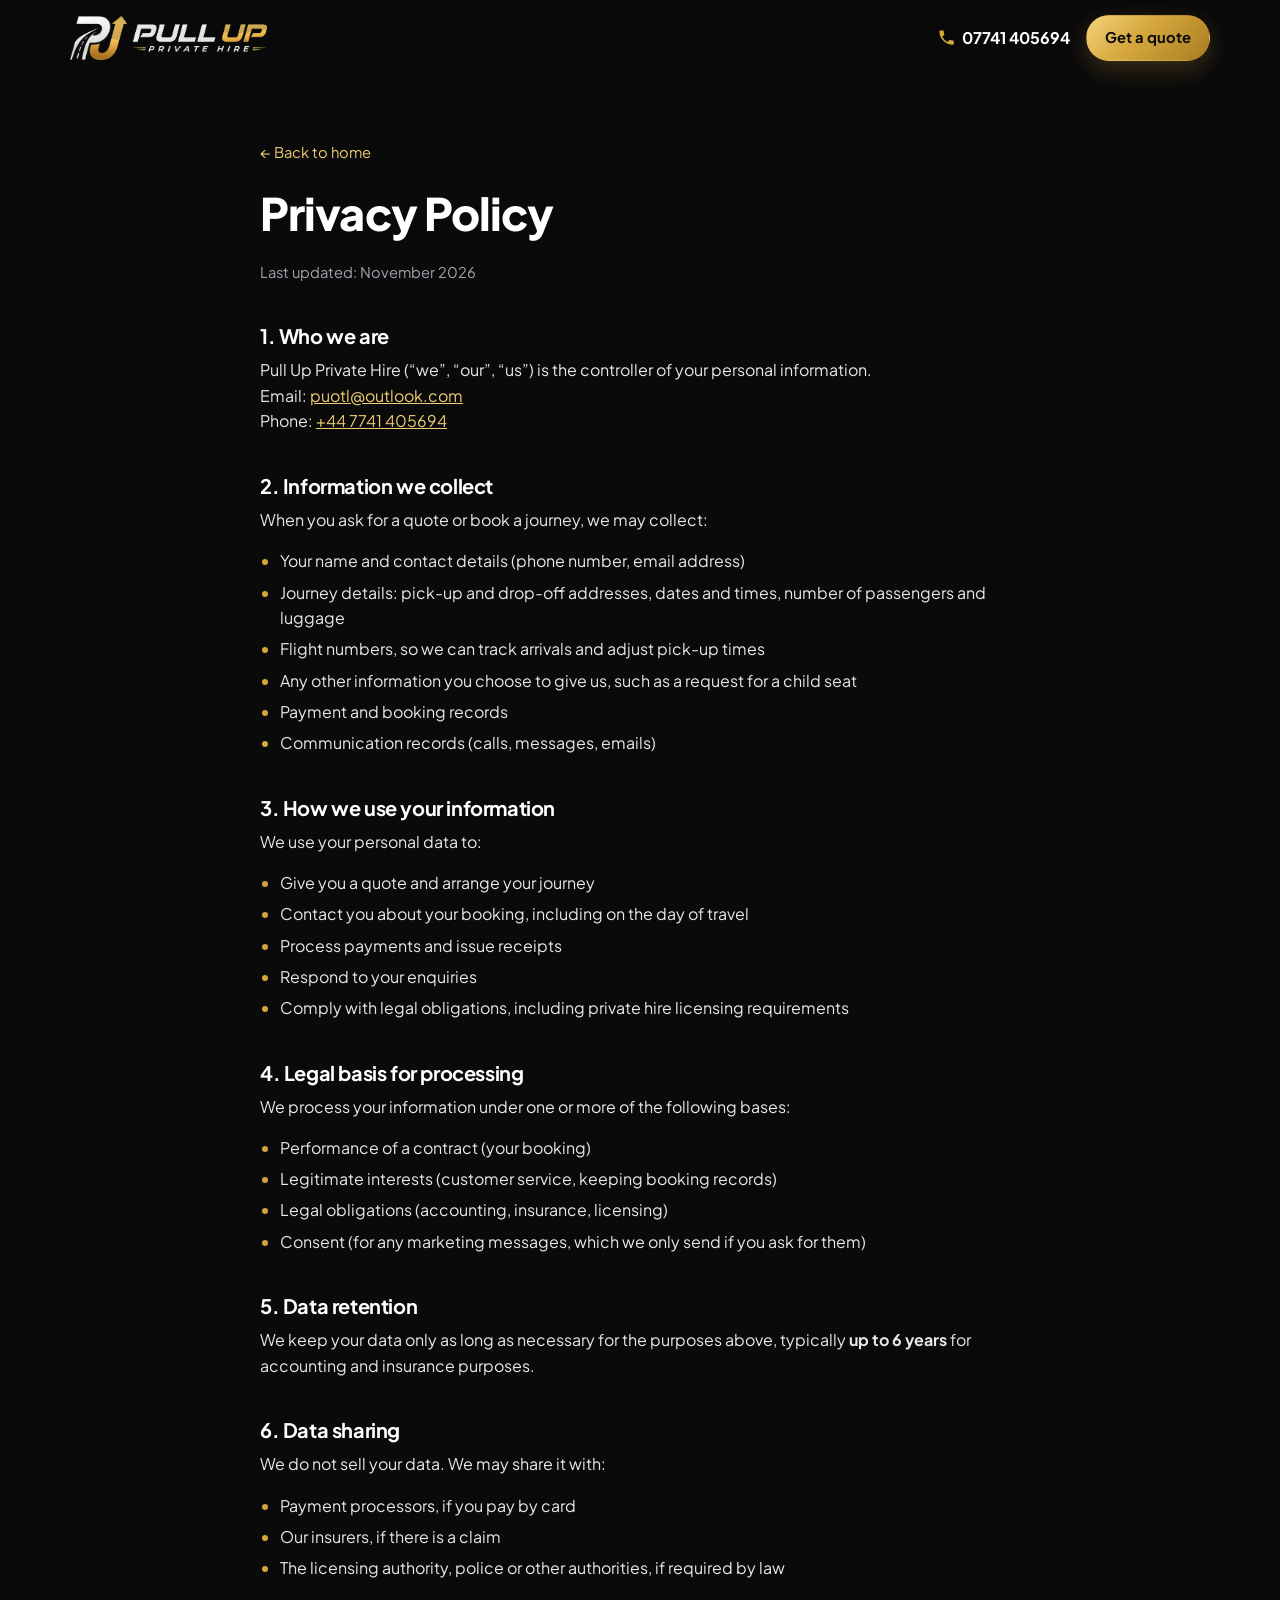
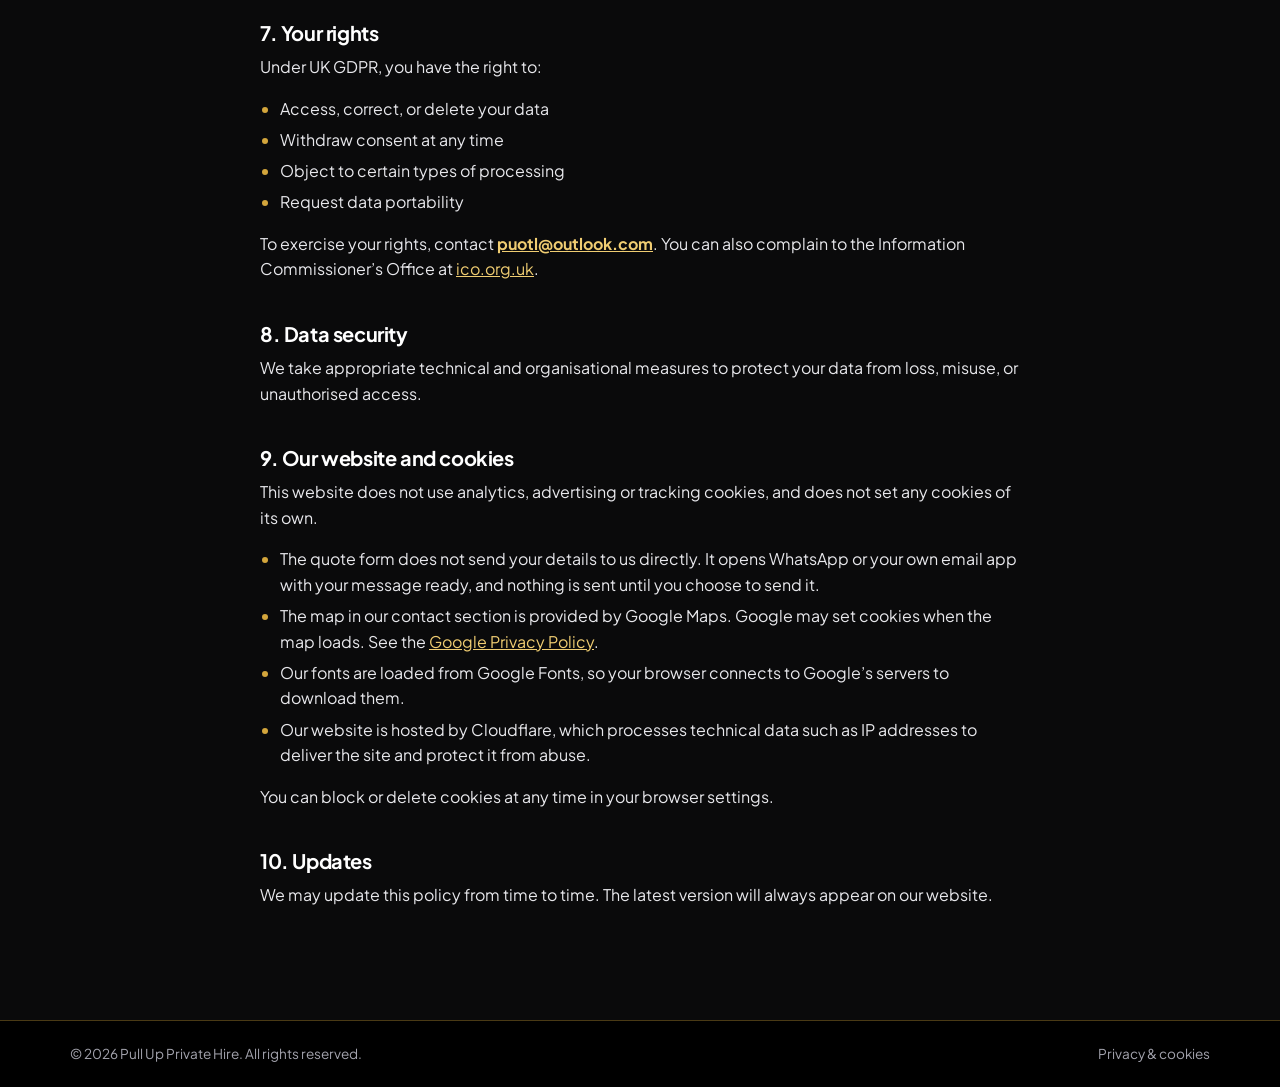
==== privacy/index.html @ 90d13eda "Pull Up Private Hire website One-page site for airport transfers and long-distance journeys from Gla" ====
<!doctype html>
<html lang="en-GB">
<head>
  <meta charset="utf-8">
  <meta name="viewport" content="width=device-width, initial-scale=1">
  <title>Privacy Policy | Pull Up Private Hire</title>
  <meta name="description" content="How Pull Up Private Hire uses the personal information you give us when you ask for a quote or book a journey.">
  <link rel="canonical" href="https://pullupprivatehire.co.uk/privacy/">
  <meta name="theme-color" content="#0a0a0b">
  <link rel="icon" href="../images/favicon.png" type="image/png" sizes="96x96">
  <link rel="apple-touch-icon" href="../images/apple-touch-icon.png">
  <link rel="preconnect" href="https://fonts.googleapis.com">
  <link rel="preconnect" href="https://fonts.gstatic.com" crossorigin>
  <link href="https://fonts.googleapis.com/css2?family=Plus+Jakarta+Sans:wght@400;500;600;700;800&display=swap" rel="stylesheet">
  <link rel="stylesheet" href="../styles.css">
</head>
<body class="legal-page">

  <a href="#main" class="skip-link">Skip to content</a>

  <header class="site-header">
    <div class="container header-inner">
      <a href="../" class="logo" aria-label="Pull Up Private Hire home">
        <img src="../images/logo-header.png" alt="Pull Up Private Hire" width="537" height="120">
      </a>
      <div class="header-actions">
        <a href="tel:+447741405694" class="header-phone">
          <svg viewBox="0 0 24 24" aria-hidden="true"><path d="M6.6 10.8a15.1 15.1 0 0 0 6.6 6.6l2.2-2.2c.3-.3.7-.4 1-.2 1.1.4 2.3.6 3.6.6.6 0 1 .4 1 1V20c0 .6-.4 1-1 1A17 17 0 0 1 3 4c0-.6.4-1 1-1h3.5c.6 0 1 .4 1 1 0 1.2.2 2.4.6 3.6.1.3 0 .7-.2 1l-2.3 2.2Z"/></svg>
          07741 405694
        </a>
        <a href="../#quote" class="btn btn-gold btn-small">Get a quote</a>
      </div>
    </div>
  </header>

  <main id="main" class="legal">
    <div class="container narrow">
      <p class="legal-back"><a href="../">← Back to home</a></p>
      <h1>Privacy Policy</h1>
      <p class="legal-updated">Last updated: November 2026</p>

      <h2>1. Who we are</h2>
      <!-- TODO: if the business trades through a limited company, add its legal name and company number here -->
      <p>Pull Up Private Hire (“we”, “our”, “us”) is the controller of your personal information.<br>
      Email: <a href="mailto:puotl@outlook.com">puotl@outlook.com</a><br>
      Phone: <a href="tel:+447741405694">+44 7741 405694</a></p>

      <h2>2. Information we collect</h2>
      <p>When you ask for a quote or book a journey, we may collect:</p>
      <ul>
        <li>Your name and contact details (phone number, email address)</li>
        <li>Journey details: pick-up and drop-off addresses, dates and times, number of passengers and luggage</li>
        <li>Flight numbers, so we can track arrivals and adjust pick-up times</li>
        <li>Any other information you choose to give us, such as a request for a child seat</li>
        <li>Payment and booking records</li>
        <li>Communication records (calls, messages, emails)</li>
      </ul>

      <h2>3. How we use your information</h2>
      <p>We use your personal data to:</p>
      <ul>
        <li>Give you a quote and arrange your journey</li>
        <li>Contact you about your booking, including on the day of travel</li>
        <li>Process payments and issue receipts</li>
        <li>Respond to your enquiries</li>
        <li>Comply with legal obligations, including private hire licensing requirements</li>
      </ul>

      <h2>4. Legal basis for processing</h2>
      <p>We process your information under one or more of the following bases:</p>
      <ul>
        <li>Performance of a contract (your booking)</li>
        <li>Legitimate interests (customer service, keeping booking records)</li>
        <li>Legal obligations (accounting, insurance, licensing)</li>
        <li>Consent (for any marketing messages, which we only send if you ask for them)</li>
      </ul>

      <h2>5. Data retention</h2>
      <p>We keep your data only as long as necessary for the purposes above, typically <strong>up to 6 years</strong> for accounting and insurance purposes.</p>

      <h2>6. Data sharing</h2>
      <p>We do not sell your data. We may share it with:</p>
      <ul>
        <li>Payment processors, if you pay by card</li>
        <li>Our insurers, if there is a claim</li>
        <li>The licensing authority, police or other authorities, if required by law</li>
      </ul>

      <h2>7. Your rights</h2>
      <p>Under UK GDPR, you have the right to:</p>
      <ul>
        <li>Access, correct, or delete your data</li>
        <li>Withdraw consent at any time</li>
        <li>Object to certain types of processing</li>
        <li>Request data portability</li>
      </ul>
      <p>To exercise your rights, contact <strong><a href="mailto:puotl@outlook.com">puotl@outlook.com</a></strong>. You can also complain to the Information Commissioner’s Office at <a href="https://ico.org.uk/" target="_blank" rel="noopener">ico.org.uk</a>.</p>

      <h2>8. Data security</h2>
      <p>We take appropriate technical and organisational measures to protect your data from loss, misuse, or unauthorised access.</p>

      <h2 id="cookies">9. Our website and cookies</h2>
      <p>This website does not use analytics, advertising or tracking cookies, and does not set any cookies of its own.</p>
      <ul>
        <li>The quote form does not send your details to us directly. It opens WhatsApp or your own email app with your message ready, and nothing is sent until you choose to send it.</li>
        <li>The map in our contact section is provided by Google Maps. Google may set cookies when the map loads. See the <a href="https://policies.google.com/privacy" target="_blank" rel="noopener">Google Privacy Policy</a>.</li>
        <li>Our fonts are loaded from Google Fonts, so your browser connects to Google’s servers to download them.</li>
        <li>Our website is hosted by Cloudflare, which processes technical data such as IP addresses to deliver the site and protect it from abuse.</li>
      </ul>
      <p>You can block or delete cookies at any time in your browser settings.</p>

      <h2>10. Updates</h2>
      <p>We may update this policy from time to time. The latest version will always appear on our website.</p>
    </div>
  </main>

  <footer class="site-footer site-footer-compact">
    <div class="container footer-legal">
      <p>© 2026 Pull Up Private Hire. All rights reserved.</p>
      <nav class="footer-legal-links" aria-label="Legal">
        <a href="../privacy/" aria-current="page">Privacy &amp; cookies</a>
      </nav>
    </div>
  </footer>

</body>
</html>
---- styles.css ----
/* Pull Up Private Hire. Same palette, type and components as pullupdrivingschool.co.uk */
:root {
  --bg: #0a0a0b;
  --bg-alt: #111113;
  --surface: #17171a;
  --surface-2: #1e1e22;
  --border: #2a2a30;
  --text: #e8e8ec;
  --muted: #a3a3ad;
  --white: #ffffff;
  --gold: #d4a63c;
  --gold-light: #f0cd72;
  --gold-dark: #a87c22;
  --gold-grad: linear-gradient(135deg, #f3d27a 0%, #d4a63c 45%, #a87c22 100%);
  --gold-tint: rgba(212, 166, 60, 0.12);
  --gold-line: rgba(212, 166, 60, 0.35);
  --wa: #25d366;
  --radius: 16px;
  --shadow: 0 16px 40px rgba(0, 0, 0, 0.45);
  --shadow-lg: 0 28px 70px rgba(0, 0, 0, 0.6);
  color-scheme: dark;
}

* { box-sizing: border-box; }

html { scroll-behavior: smooth; scroll-padding-top: 92px; }

body {
  margin: 0;
  font-family: "Plus Jakarta Sans", -apple-system, BlinkMacSystemFont, "Segoe UI", Roboto, sans-serif;
  color: var(--text);
  background: var(--bg);
  line-height: 1.6;
  -webkit-font-smoothing: antialiased;
}

::selection { background: var(--gold); color: var(--bg); }

img { max-width: 100%; display: block; }

h1, h2, h3, h4 { color: var(--white); line-height: 1.15; margin: 0 0 .5em; letter-spacing: -0.02em; }
h2 { text-wrap: balance; }
h2 { font-size: clamp(1.8rem, 3.5vw, 2.6rem); font-weight: 800; }
h3 { font-size: 1.2rem; font-weight: 700; }
p { margin: 0 0 1em; }

a { color: var(--gold-light); }

svg { width: 1.2em; height: 1.2em; fill: currentColor; flex-shrink: 0; }

.container { max-width: 1180px; margin: 0 auto; padding: 0 20px; }
.narrow { max-width: 800px; }

.skip-link { position: absolute; left: -999px; top: 8px; background: var(--gold); color: var(--bg); padding: 8px 14px; border-radius: 8px; z-index: 100; }
.skip-link:focus { left: 8px; }
.sr-only { position: absolute; width: 1px; height: 1px; padding: 0; margin: -1px; overflow: hidden; clip: rect(0 0 0 0); white-space: nowrap; border: 0; }

/* Buttons */
.btn {
  display: inline-flex;
  align-items: center;
  justify-content: center;
  gap: 8px;
  padding: 14px 24px;
  border-radius: 999px;
  border: 1.5px solid transparent;
  font: inherit;
  font-weight: 700;
  text-decoration: none;
  cursor: pointer;
  transition: transform .15s ease, box-shadow .15s ease, border-color .15s ease, color .15s ease, filter .15s ease;
}
.btn:hover { transform: translateY(-2px); }
.btn-gold { background: var(--gold-grad); color: var(--bg); box-shadow: 0 8px 24px rgba(212, 166, 60, 0.25); }
.btn-gold:hover { filter: brightness(1.08); box-shadow: 0 10px 30px rgba(212, 166, 60, 0.35); }
.btn-ghost { background: rgba(255,255,255,.04); color: var(--white); border-color: rgba(255,255,255,.22); }
.btn-ghost:hover { border-color: var(--gold); color: var(--gold-light); }
.btn-outline { background: transparent; color: var(--white); border-color: var(--border); }
.btn-outline:hover { border-color: var(--gold); color: var(--gold-light); }
.btn-small { padding: 10px 18px; font-size: .92rem; }
.btn-block { width: 100%; }
.link-btn { display: block; margin: 12px auto 0; padding: 4px 8px; background: none; border: 0; font: inherit; font-size: .92rem; font-weight: 600; color: var(--gold-light); text-decoration: underline; text-underline-offset: 3px; cursor: pointer; }
.link-btn:hover { color: var(--white); }

/* Header */
.site-header {
  position: sticky;
  top: 0;
  z-index: 50;
  background: rgba(10, 10, 11, .88);
  backdrop-filter: saturate(160%) blur(12px);
  -webkit-backdrop-filter: saturate(160%) blur(12px);
  border-bottom: 1px solid transparent;
  transition: border-color .2s;
}
.site-header.scrolled { border-color: var(--border); }
.header-inner { display: flex; align-items: center; gap: 24px; height: 76px; }
.logo img { height: 44px; width: auto; }
.nav { display: flex; gap: 26px; margin-left: auto; }
.nav a { color: #d4d4da; text-decoration: none; font-weight: 600; font-size: .95rem; position: relative; transition: color .15s; white-space: nowrap; }
.nav a:hover { color: var(--white); }
.nav a::after { content: ""; position: absolute; left: 0; right: 0; bottom: -6px; height: 2px; background: var(--gold); transform: scaleX(0); transition: transform .2s; }
.nav a:hover::after { transform: scaleX(1); }
.header-actions { display: flex; align-items: center; gap: 16px; }
.header-phone { display: inline-flex; align-items: center; gap: 6px; color: var(--white); font-weight: 700; text-decoration: none; white-space: nowrap; }
.header-phone svg { color: var(--gold); }
.nav-toggle { display: none; background: none; border: 0; padding: 8px; cursor: pointer; }
.nav-toggle span { display: block; width: 24px; height: 2px; background: var(--white); margin: 5px 0; border-radius: 2px; transition: transform .2s, opacity .2s; }
.nav-toggle[aria-expanded="true"] span:nth-child(1) { transform: translateY(7px) rotate(45deg); }
.nav-toggle[aria-expanded="true"] span:nth-child(2) { opacity: 0; }
.nav-toggle[aria-expanded="true"] span:nth-child(3) { transform: translateY(-7px) rotate(-45deg); }

/* Hero */
.hero {
  position: relative;
  background:
    radial-gradient(circle at 80% 15%, rgba(212,166,60,.16), transparent 42%),
    radial-gradient(circle at 5% 100%, rgba(212,166,60,.08), transparent 45%),
    var(--bg);
  padding: 64px 0 120px;
  overflow: hidden;
}
.hero-inner { display: grid; grid-template-columns: minmax(0, 1fr) minmax(0, 470px); gap: 56px; align-items: center; }
.eyebrow { display: inline-flex; align-items: center; gap: 12px; color: var(--gold); font-size: .82rem; font-weight: 700; letter-spacing: .22em; text-transform: uppercase; margin-bottom: 22px; }
.eyebrow::before { content: ""; width: 32px; height: 2px; background: var(--gold-grad); }
.hero h1 { font-size: clamp(2.15rem, 4.6vw, 3.6rem); font-weight: 800; letter-spacing: -0.03em; }
.hl { background: var(--gold-grad); -webkit-background-clip: text; background-clip: text; color: transparent; }
.lead { font-size: 1.15rem; color: var(--muted); max-width: 34em; }
.trust { list-style: none; padding: 0; margin: 28px 0 0; display: flex; flex-wrap: wrap; gap: 10px 24px; font-weight: 600; font-size: .95rem; color: #d4d4da; }
.trust li { display: flex; align-items: center; gap: 6px; }
.trust svg { color: var(--gold); }
.hero-airports { margin-top: 34px; padding-top: 26px; border-top: 1px solid var(--border); }
.hero-airports p { margin: 0 0 12px; font-size: .78rem; font-weight: 800; letter-spacing: .18em; text-transform: uppercase; color: var(--muted); }
.hero-airports ul { list-style: none; margin: 0; padding: 0; display: flex; flex-wrap: wrap; gap: 8px; }
.hero-airports li { font-size: .88rem; font-weight: 700; color: var(--gold-light); background: var(--gold-tint); border: 1px solid var(--gold-line); padding: 5px 12px; border-radius: 999px; }

/* Quote form */
.quote-card {
  position: relative;
  background: radial-gradient(circle at 50% 0%, rgba(212,166,60,.12), transparent 55%), var(--surface);
  border: 1px solid var(--gold-line);
  border-radius: 24px;
  padding: 34px 28px 22px;
  box-shadow: var(--shadow-lg);
  scroll-margin-top: 92px;
}
.quote-card.flash { animation: flash 1.2s ease; }
@keyframes flash { 0%, 100% { box-shadow: var(--shadow-lg); } 30% { box-shadow: 0 0 0 4px var(--gold-line), var(--shadow-lg); } }
.quote-card h2 { font-size: 1.5rem; margin-bottom: 6px; }
.tag { position: absolute; top: -13px; left: 24px; background: var(--gold-grad); color: var(--bg); font-size: .75rem; font-weight: 800; padding: 4px 12px; border-radius: 999px; margin: 0; }
.form-hint { color: var(--muted); font-size: .92rem; margin-bottom: 18px; }

.form label { display: block; font-weight: 600; font-size: .88rem; color: var(--white); margin-bottom: 12px; }
.form label small { color: var(--muted); font-weight: 500; }
.form input, .form select, .form textarea {
  display: block; width: 100%; min-height: 46px; margin-top: 6px; padding: 11px 14px;
  border: 1px solid var(--border); border-radius: 10px; background: var(--bg);
  font: inherit; font-size: 1rem; color: var(--text);
}
.form input[type="date"], .form input[type="time"] { -webkit-appearance: none; appearance: none; }
.form textarea { resize: vertical; }
.form ::placeholder { color: #6b6b75; }
.form input:focus, .form select:focus, .form textarea:focus { outline: 2px solid var(--gold); outline-offset: 1px; border-color: transparent; }
.field-row { display: grid; grid-template-columns: 1fr 1fr; gap: 12px; }
.field-row[hidden] { display: none; }

.seg { display: grid; grid-template-columns: 1fr 1fr; gap: 4px; margin: 0 0 16px; padding: 4px; min-width: 0; border: 1px solid var(--border); border-radius: 999px; background: var(--bg); }
.form .seg label { position: relative; margin: 0; }
.seg input { position: absolute; opacity: 0; pointer-events: none; }
.seg span { display: block; padding: 9px 0; border-radius: 999px; text-align: center; font-weight: 700; font-size: .92rem; color: var(--muted); cursor: pointer; transition: color .15s, background .15s; }
.seg span:hover { color: var(--white); }
.seg input:checked + span { background: var(--gold-grad); color: var(--bg); }
.seg input:focus-visible + span { outline: 2px solid var(--gold-light); outline-offset: 2px; }

.more { margin: 2px 0 16px; }
.more summary { cursor: pointer; list-style: none; display: inline-flex; align-items: center; gap: 8px; font-size: .9rem; font-weight: 700; color: var(--gold-light); }
.more summary::-webkit-details-marker { display: none; }
.more summary::before { content: "+"; display: grid; place-items: center; width: 20px; height: 20px; border-radius: 50%; border: 1.5px solid var(--gold-line); font-size: .95rem; line-height: 1; transition: transform .2s; }
.more[open] summary::before { transform: rotate(45deg); }
.more[open] summary { margin-bottom: 12px; }

.form-note { display: flex; align-items: center; gap: 10px; margin: 16px 0 0; padding-top: 14px; border-top: 1px solid var(--border); color: var(--muted); font-size: .86rem; }
.form-note svg { color: var(--gold); width: 20px; height: 20px; }

/* Road motif echoing the logo */
.road { position: absolute; left: 0; right: 0; bottom: 0; height: 44px; background: #000; border-top: 1px solid var(--border); }
.road::before { content: ""; position: absolute; left: 0; right: 0; top: 50%; height: 4px; transform: translateY(-50%); background: repeating-linear-gradient(90deg, var(--gold) 0 46px, transparent 46px 86px); opacity: .85; }

/* Sections */
.section { padding: 96px 0; }
.section-tint { background: var(--bg-alt); border-top: 1px solid var(--border); border-bottom: 1px solid var(--border); }
.section-head { text-align: center; max-width: 680px; margin: 0 auto 48px; }
.kicker { display: inline-block; font-size: .8rem; font-weight: 800; letter-spacing: .2em; text-transform: uppercase; color: var(--gold); margin-bottom: 10px; }
.section-sub { color: var(--muted); font-size: 1.08rem; }
.section-foot { margin: 32px 0 0; text-align: center; color: var(--muted); }

.icon-wrap { width: 52px; height: 52px; border-radius: 14px; background: var(--gold-tint); color: var(--gold-light); display: grid; place-items: center; flex-shrink: 0; }
.icon-wrap svg { width: 26px; height: 26px; fill: none; stroke: currentColor; stroke-width: 1.8; stroke-linecap: round; stroke-linejoin: round; }

/* Airport and route cards */
.dest-grid { display: grid; grid-template-columns: repeat(4, 1fr); gap: 16px; }
.dest-card {
  display: flex; flex-direction: column; gap: 6px;
  padding: 22px 22px 20px;
  background: var(--surface); border: 1px solid var(--border); border-radius: var(--radius);
  color: var(--text); text-decoration: none;
  transition: transform .2s, border-color .2s, box-shadow .2s;
}
.dest-card:hover, .dest-card:focus-visible { transform: translateY(-4px); border-color: var(--gold-line); box-shadow: var(--shadow); }
.dest-card:focus-visible { outline: 2px solid var(--gold); outline-offset: 2px; }
.dest-top { display: flex; align-items: center; justify-content: space-between; gap: 10px; margin-bottom: 12px; color: var(--gold); }
.dest-top svg { width: 22px; height: 22px; }
.code { font-size: .78rem; font-weight: 800; letter-spacing: .12em; color: var(--gold-light); background: var(--gold-tint); border: 1px solid var(--gold-line); padding: 3px 9px; border-radius: 8px; }
.route > span { font-size: .72rem; font-weight: 800; letter-spacing: .14em; text-transform: uppercase; color: var(--muted); }
.route i { flex: 1; height: 2px; background: repeating-linear-gradient(90deg, var(--gold) 0 8px, transparent 8px 14px); opacity: .7; }
.dest-card h3 { margin: 0; font-size: 1.12rem; }
.dest-meta { display: flex; align-items: center; gap: 6px; color: var(--muted); font-size: .9rem; white-space: nowrap; }
.dest-meta svg { width: 15px; height: 15px; }
.dest-cta { margin-top: auto; padding-top: 14px; display: inline-flex; align-items: center; gap: 6px; color: var(--gold-light); font-weight: 700; font-size: .9rem; }
.dest-cta::after { content: "→"; transition: transform .2s; }
.dest-card:hover .dest-cta::after { transform: translateX(4px); }
.grid-note { margin: 18px 0 0; text-align: center; color: var(--muted); font-size: .88rem; }

/* Feature panel and lists */
.panel { margin-top: 56px; display: grid; grid-template-columns: 1fr 1.6fr; gap: 40px; align-items: center; background: radial-gradient(circle at 0% 0%, rgba(212,166,60,.12), transparent 50%), var(--surface); border: 1px solid var(--gold-line); border-radius: 24px; padding: 44px; }
.panel h3 { font-size: 1.6rem; }
.panel-copy p { color: var(--muted); margin: 0; }
.features { list-style: none; margin: 0; padding: 0; display: grid; grid-template-columns: 1fr 1fr; gap: 12px; }
.features li { display: flex; align-items: flex-start; gap: 14px; background: rgba(255,255,255,.03); border: 1px solid var(--border); padding: 16px; border-radius: 14px; }
.features .icon-wrap { width: 42px; height: 42px; border-radius: 12px; }
.features .icon-wrap svg { width: 21px; height: 21px; }
.features strong { display: block; color: var(--white); margin-bottom: 2px; line-height: 1.3; }
.features p { margin: 0; color: var(--muted); font-size: .92rem; }
.features-3 { grid-template-columns: repeat(3, 1fr); gap: 16px; margin-top: 36px; }
.features-3 li { background: var(--surface); padding: 20px; }

/* How it works */
.steps { list-style: none; margin: 0; padding: 0; display: grid; grid-template-columns: repeat(3, 1fr); gap: 20px; }
.steps li { position: relative; background: var(--surface); border: 1px solid var(--border); border-radius: var(--radius); padding: 28px 26px; }
.steps li:not(:last-child)::after { content: ""; position: absolute; top: 49px; left: calc(100% + 1px); width: 18px; height: 2px; background: var(--gold-line); }
.steps p { color: var(--muted); margin: 0; }
.step-num { width: 44px; height: 44px; border-radius: 50%; background: var(--gold-grad); color: var(--bg); display: grid; place-items: center; font-weight: 800; font-size: 1.1rem; margin-bottom: 18px; }
.steps-cta { display: flex; flex-wrap: wrap; justify-content: center; gap: 14px; margin-top: 40px; }

/* Car and driver */
.section-feature { background: radial-gradient(circle at 100% 50%, rgba(212,166,60,.10), transparent 45%), var(--bg-alt); border-top: 1px solid var(--border); border-bottom: 1px solid var(--border); }
.about { display: grid; grid-template-columns: 1fr 1.1fr; gap: 64px; align-items: center; }
.about-copy p { color: var(--muted); }
.spec { background: radial-gradient(circle at 0% 0%, rgba(212,166,60,.14), transparent 55%), var(--surface); border: 1px solid var(--gold-line); border-radius: 24px; padding: 36px; box-shadow: var(--shadow-lg); }
.spec-head { display: flex; align-items: center; gap: 16px; padding-bottom: 24px; border-bottom: 1px solid var(--border); }
.spec-head strong { display: block; color: var(--white); font-size: 1.25rem; }
.spec-head span:not(.icon-wrap) { color: var(--muted); font-size: .95rem; }
.spec-stats { display: grid; grid-template-columns: 1fr 1fr; gap: 16px; margin: 24px 0; }
.stat { display: grid; grid-template-columns: auto 1fr; grid-template-rows: auto auto; column-gap: 14px; align-items: center; background: var(--bg); border: 1px solid var(--border); border-radius: 16px; padding: 18px 20px; }
.stat svg { grid-row: 1 / 3; width: 30px; height: 30px; color: var(--gold); }
.stat strong { font-size: 2.6rem; font-weight: 800; line-height: 1; letter-spacing: -0.03em; background: var(--gold-grad); -webkit-background-clip: text; background-clip: text; color: transparent; }
.stat span { color: var(--muted); font-weight: 600; font-size: .92rem; }
.spec-note { margin: 0; color: var(--muted); font-size: .95rem; }
.checklist { list-style: none; padding: 0; margin: 24px 0 0; display: grid; gap: 12px; }
.checklist li { display: flex; gap: 12px; align-items: center; color: var(--white); font-weight: 600; }
.checklist li::before { content: "✓"; width: 26px; height: 26px; flex-shrink: 0; border-radius: 50%; background: var(--gold-grad); color: var(--bg); display: grid; place-items: center; font-weight: 800; font-size: .85rem; }
.checklist a { color: var(--gold-light); }

/* FAQ */
.faq { display: grid; gap: 12px; }
.faq details { background: var(--surface); border: 1px solid var(--border); border-radius: 14px; padding: 0 22px; transition: border-color .2s; }
.faq details[open] { border-color: var(--gold-line); }
.faq summary { cursor: pointer; list-style: none; padding: 20px 32px 20px 0; font-weight: 700; color: var(--white); position: relative; }
.faq summary::-webkit-details-marker { display: none; }
.faq summary::after { content: "+"; position: absolute; right: 0; top: 50%; transform: translateY(-50%); font-size: 1.5rem; font-weight: 500; color: var(--gold); transition: transform .2s; }
.faq details[open] summary::after { transform: translateY(-50%) rotate(45deg); }
.faq details p { color: var(--muted); margin: 0 0 20px; }

/* Contact */
.contact { display: grid; grid-template-columns: 1fr 1.1fr; gap: 56px; align-items: start; }
.contact-cards { display: grid; gap: 12px; margin-top: 28px; }
.contact-card { display: flex; align-items: center; gap: 16px; padding: 16px 18px; background: var(--surface); border: 1px solid var(--border); border-radius: 14px; text-decoration: none; color: var(--white); font-weight: 700; transition: border-color .2s, transform .2s; word-break: break-word; }
.contact-card:hover { border-color: var(--gold-line); transform: translateX(4px); }
.contact-card small { display: block; font-size: .8rem; font-weight: 600; color: var(--muted); }
.cc-icon { width: 46px; height: 46px; flex-shrink: 0; border-radius: 12px; background: var(--gold-grad); color: var(--bg); display: grid; place-items: center; }
.cc-wa { background: var(--wa); color: #fff; }
.area-card { display: flex; align-items: center; gap: 16px; background: var(--surface); border: 1px solid var(--gold-line); border-radius: 16px; padding: 20px 22px; margin-bottom: 16px; }
.area-card strong { display: block; color: var(--white); font-size: 1.1rem; }
.area-card div > span { color: var(--muted); font-size: .95rem; }
.area-icon { width: 48px; height: 48px; flex-shrink: 0; border-radius: 12px; background: var(--gold-grad); color: var(--bg); display: grid; place-items: center; }
.area-icon svg { width: 24px; height: 24px; }
.map { border-radius: 20px; overflow: hidden; border: 1px solid var(--border); box-shadow: var(--shadow); background: var(--surface); }
.map iframe { border: 0; width: 100%; height: 340px; display: block; }

/* Footer */
.site-footer { background: #000; color: var(--muted); padding: 64px 0 0; border-top: 1px solid var(--gold-line); }
.footer-inner { display: grid; grid-template-columns: 1.5fr 1fr 1fr; gap: 40px; }
.footer-logo { width: 190px; height: auto; margin-bottom: 18px; }
.footer-tagline { color: var(--gold); font-size: .8rem; font-weight: 700; letter-spacing: .2em; text-transform: uppercase; }
.site-footer h4 { font-size: 1rem; margin-bottom: 14px; }
.site-footer a, .footer-inner > div > span { display: block; color: var(--muted); text-decoration: none; margin-bottom: 8px; word-break: break-word; }
.site-footer a:hover { color: var(--gold-light); }
.site-footer .footer-sister { font-size: .92rem; margin: 0; }
.site-footer .footer-sister a { display: inline; color: var(--gold-light); text-decoration: underline; text-underline-offset: 3px; }
.footer-legal { border-top: 1px solid var(--border); margin-top: 48px; padding: 22px 20px; font-size: .85rem; display: flex; flex-wrap: wrap; justify-content: space-between; gap: 8px 24px; }
.footer-legal p { margin: 0; }
.footer-legal-links { display: flex; flex-wrap: wrap; gap: 8px 20px; }
.site-footer .footer-legal-links a { display: inline; margin: 0; }

/* Legal pages and 404 */
.legal-page .header-actions { margin-left: auto; }
.legal { padding: 64px 0 96px; }
.legal h1 { font-size: clamp(2rem, 4vw, 2.8rem); font-weight: 800; }
.legal h2 { font-size: 1.25rem; font-weight: 700; margin-top: 2em; }
.legal ul { padding-left: 1.25em; margin: 0 0 1em; }
.legal li { margin-bottom: .35em; }
.legal li::marker { color: var(--gold); }
.legal-back { margin-bottom: 1.5em; font-size: .92rem; }
.legal-back a { text-decoration: none; }
.legal-updated { color: var(--muted); font-size: .92rem; }
.site-footer-compact { padding-top: 0; }
.site-footer-compact .footer-legal { margin-top: 0; border-top: 0; }

.mobile-bar { display: none; }

/* Scroll reveal */
.reveal { opacity: 0; transform: translateY(24px); transition: opacity .6s ease, transform .6s ease; }
.reveal.visible { opacity: 1; transform: none; }
@media (prefers-reduced-motion: reduce) {
  html { scroll-behavior: auto; }
  .reveal { opacity: 1; transform: none; transition: none; }
  .quote-card.flash { animation: none; }
}

/* Responsive */
@media (max-width: 1180px) {
  .header-phone { display: none; }
}

@media (max-width: 1080px) {
  .dest-grid { grid-template-columns: repeat(2, 1fr); }
  .hero-inner { grid-template-columns: minmax(0, 1fr) minmax(0, 430px); gap: 40px; }
  .panel { grid-template-columns: 1fr; gap: 28px; }
}

@media (max-width: 900px) {
  .nav-toggle { display: block; }
  .nav {
    position: absolute; top: 76px; left: 0; right: 0;
    flex-direction: column; gap: 0; margin: 0;
    background: var(--bg-alt); border-bottom: 1px solid var(--border); box-shadow: var(--shadow);
    display: none;
  }
  .nav.open { display: flex; }
  .nav a { padding: 14px 20px; border-top: 1px solid var(--border); }
  .nav a::after { display: none; }
  .header-actions { margin-left: auto; }

  .hero { padding: 44px 0 104px; }
  .hero-inner, .about, .contact { grid-template-columns: 1fr; }
  .quote-card { max-width: 560px; }
  .about { gap: 40px; }
  .steps, .features-3 { grid-template-columns: 1fr; }
  .steps li:not(:last-child)::after { top: auto; bottom: -19px; left: 48px; width: 2px; height: 18px; }
  .footer-inner { grid-template-columns: 1fr 1fr; }
  .footer-brand { grid-column: 1 / -1; }
}

@media (max-width: 600px) {
  .section { padding: 72px 0; }
  .logo img { height: 38px; }
  .header-actions .btn { display: none; }
  .hero-airports { margin-top: 26px; padding-top: 20px; }
  .quote-card { padding: 30px 18px 18px; border-radius: 20px; }
  .features { grid-template-columns: 1fr; }
  .panel { padding: 28px 20px; }
  .dest-card { padding: 18px 16px 16px; }
  .dest-top { margin-bottom: 8px; }
  .route > span { display: none; }
  .spec { padding: 24px 18px; }
  .stat { padding: 14px; column-gap: 10px; }
  .stat strong { font-size: 2.2rem; }
  .stat svg { grid-row: 1; width: 24px; height: 24px; }
  .stat span { grid-column: 1 / -1; margin-top: 6px; }
  .contact-card { font-size: .9rem; }
  .map iframe { height: 280px; }
  .footer-inner { grid-template-columns: 1fr; }
  .steps-cta .btn { flex: 1 1 100%; }

  body { padding-bottom: 68px; }
  .mobile-bar {
    display: grid; grid-template-columns: 1fr 1fr 1fr; gap: 8px;
    position: fixed; left: 0; right: 0; bottom: 0; z-index: 60;
    padding: 10px 12px calc(10px + env(safe-area-inset-bottom));
    background: rgba(10,10,11,.94); border-top: 1px solid var(--border);
    backdrop-filter: blur(10px); -webkit-backdrop-filter: blur(10px);
  }
  .mobile-bar a { text-align: center; padding: 11px 0; border-radius: 999px; font-weight: 700; text-decoration: none; background: var(--surface-2); color: var(--white); border: 1px solid var(--border); }
  .mobile-bar a:nth-child(2) { background: var(--wa); color: #fff; border-color: var(--wa); }
  .mobile-bar .mb-book { background: var(--gold-grad); color: var(--bg); border: 0; }
}

@media (max-width: 380px) {
  .dest-grid { gap: 10px; }
  .dest-card { padding: 16px 14px 14px; }
  .dest-card h3 { font-size: 1rem; }
  .dest-meta { font-size: .82rem; }
}

/* Let grid children shrink below their content width (stops sideways scroll on phones) */
.hero-inner > *, .about > *, .contact > *, .panel > *, .footer-inner > *, .field-row > * { min-width: 0; }
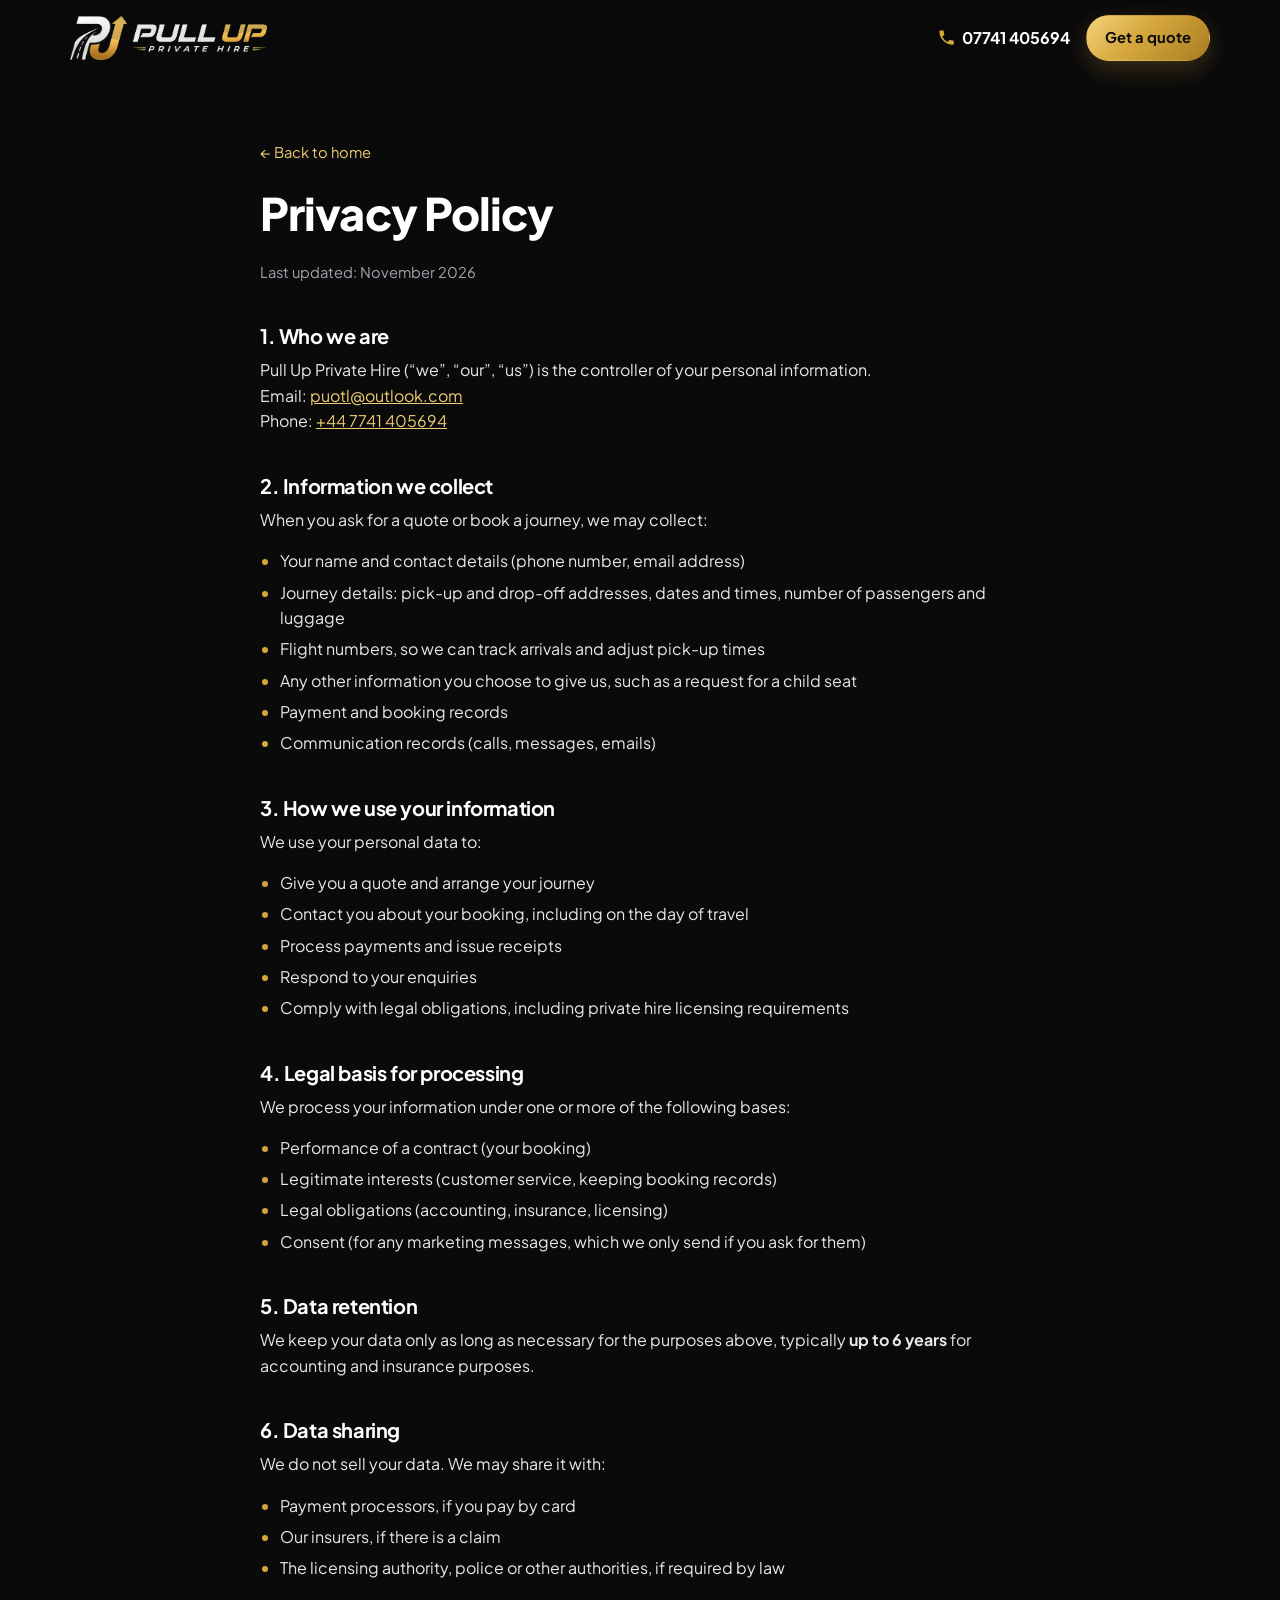
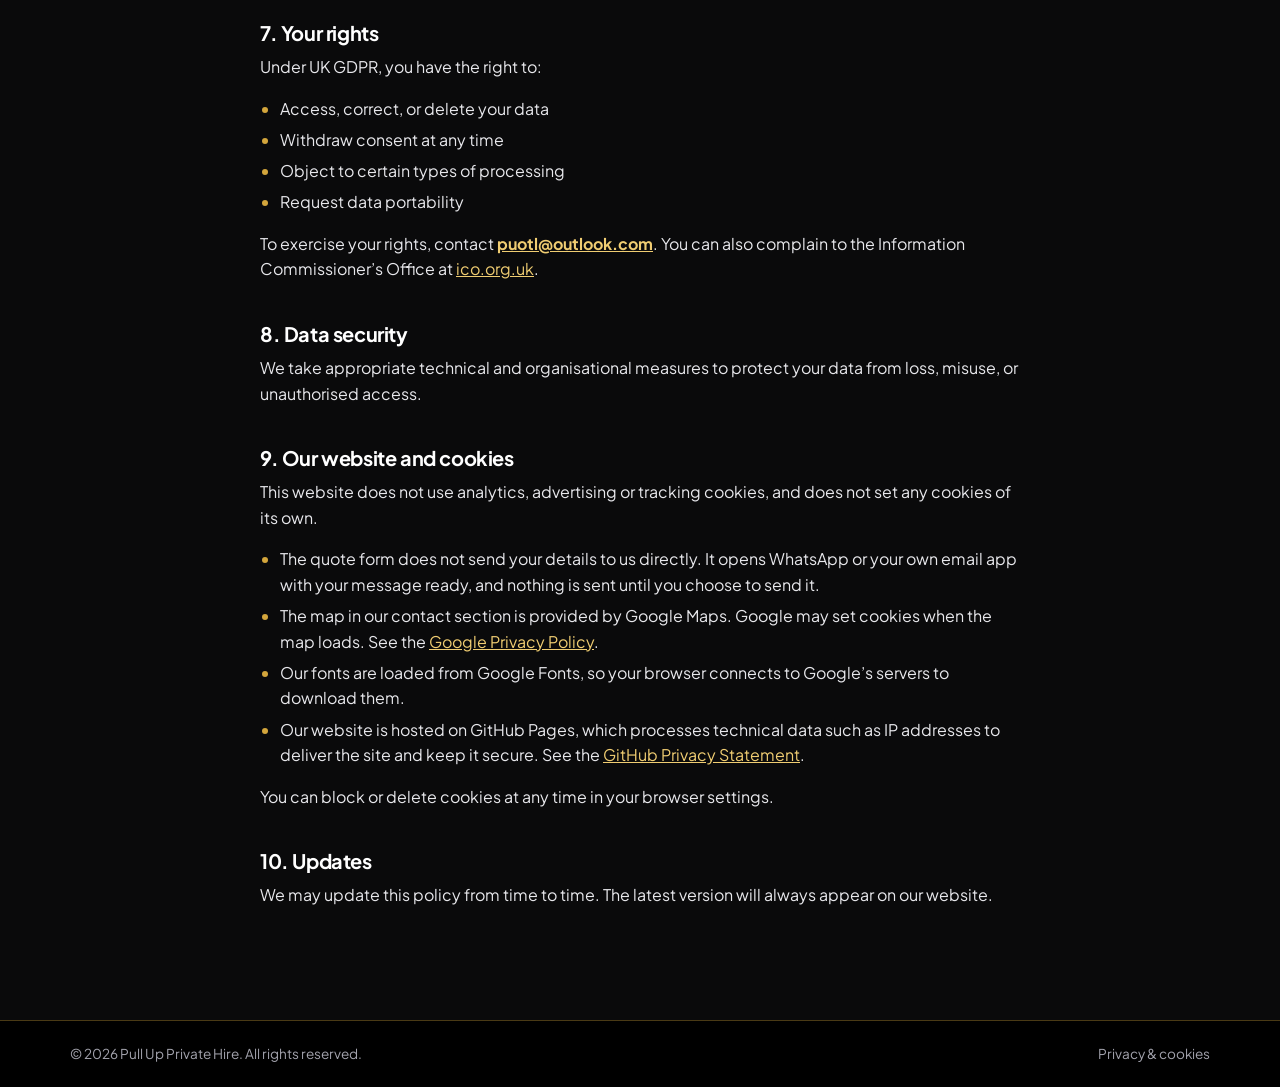
==== commit 449f0281: "Host on GitHub Pages instead of Cloudflare Pages Point canonical, share and sitemap URLs at the gith" ====
--- a/privacy/index.html
+++ b/privacy/index.html
@@ -5,7 +5,7 @@
   <meta name="viewport" content="width=device-width, initial-scale=1">
   <title>Privacy Policy | Pull Up Private Hire</title>
   <meta name="description" content="How Pull Up Private Hire uses the personal information you give us when you ask for a quote or book a journey.">
-  <link rel="canonical" href="https://pullupprivatehire.co.uk/privacy/">
+  <link rel="canonical" href="https://aacb12.github.io/pull-up-private-hire/privacy/">
   <meta name="theme-color" content="#0a0a0b">
   <link rel="icon" href="../images/favicon.png" type="image/png" sizes="96x96">
   <link rel="apple-touch-icon" href="../images/apple-touch-icon.png">
@@ -105,7 +105,7 @@
         <li>The quote form does not send your details to us directly. It opens WhatsApp or your own email app with your message ready, and nothing is sent until you choose to send it.</li>
         <li>The map in our contact section is provided by Google Maps. Google may set cookies when the map loads. See the <a href="https://policies.google.com/privacy" target="_blank" rel="noopener">Google Privacy Policy</a>.</li>
         <li>Our fonts are loaded from Google Fonts, so your browser connects to Google’s servers to download them.</li>
-        <li>Our website is hosted by Cloudflare, which processes technical data such as IP addresses to deliver the site and protect it from abuse.</li>
+        <li>Our website is hosted on GitHub Pages, which processes technical data such as IP addresses to deliver the site and keep it secure. See the <a href="https://docs.github.com/en/site-policy/privacy-policies/github-general-privacy-statement" target="_blank" rel="noopener">GitHub Privacy Statement</a>.</li>
       </ul>
       <p>You can block or delete cookies at any time in your browser settings.</p>
 
